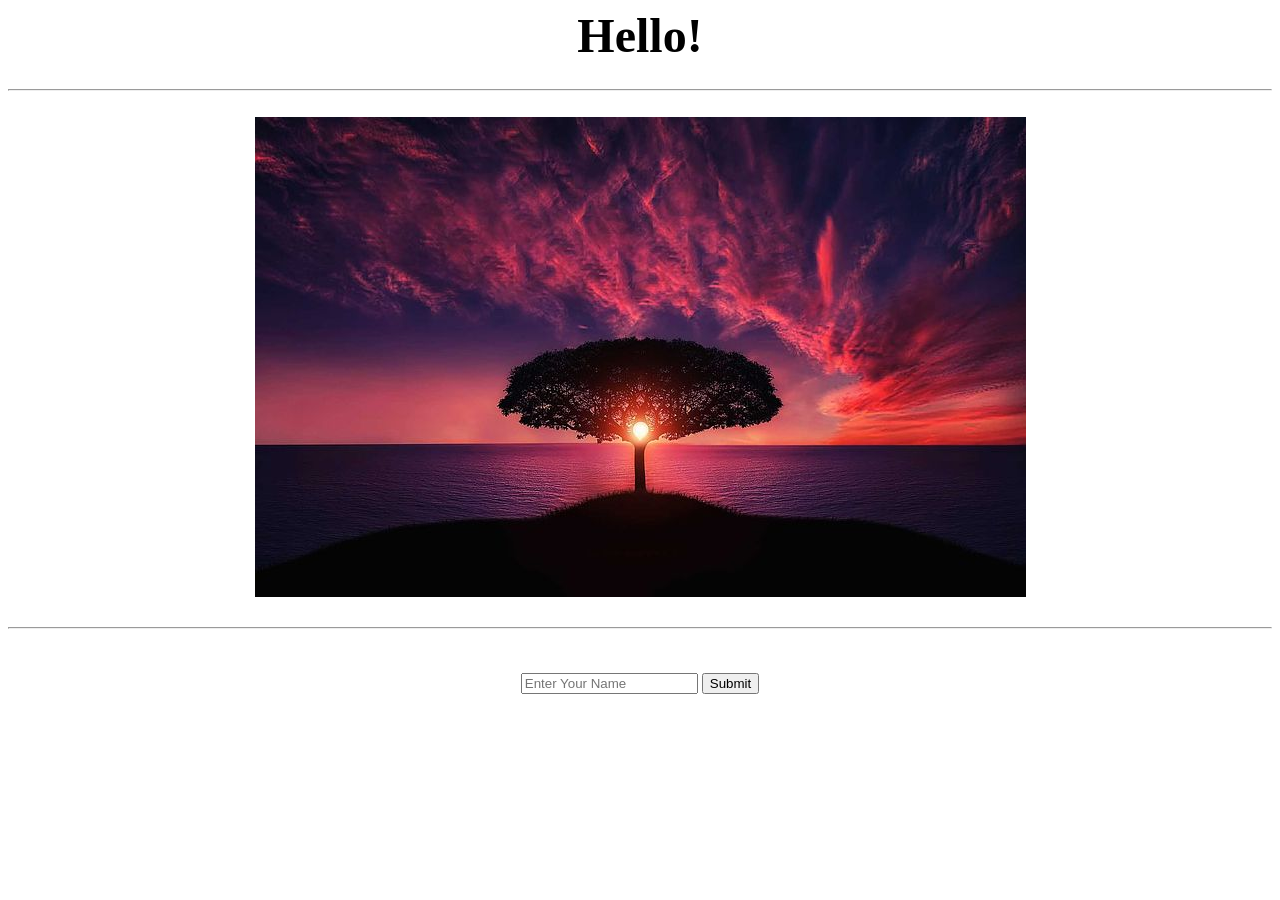
==== index.html @ 7e148218 "Update index.html" ====
<!DOCTYPE html>
<html lang="en">
  <head>
    <title>Aakarsh Shreshth</title>
  </head>

  <body>
    <center>
      <font face="Cascadia Code" size="72">
        <b>Hello!</b>
    </font>
    <br>
    <br>
    <hr>
    <br>
    <img src="./tree.jpg" alt="Tree">
    <br>
    <br>
    <hr>
    <br>
    <br>
      <form>
      <input type="text" placeholder="Enter Your Name">
      <a href="https://youtu.be/dQw4w9WgXcQ">
        <button type="button">Submit</button>
      </a>
    </form>
  </center>
  </body>
</html>
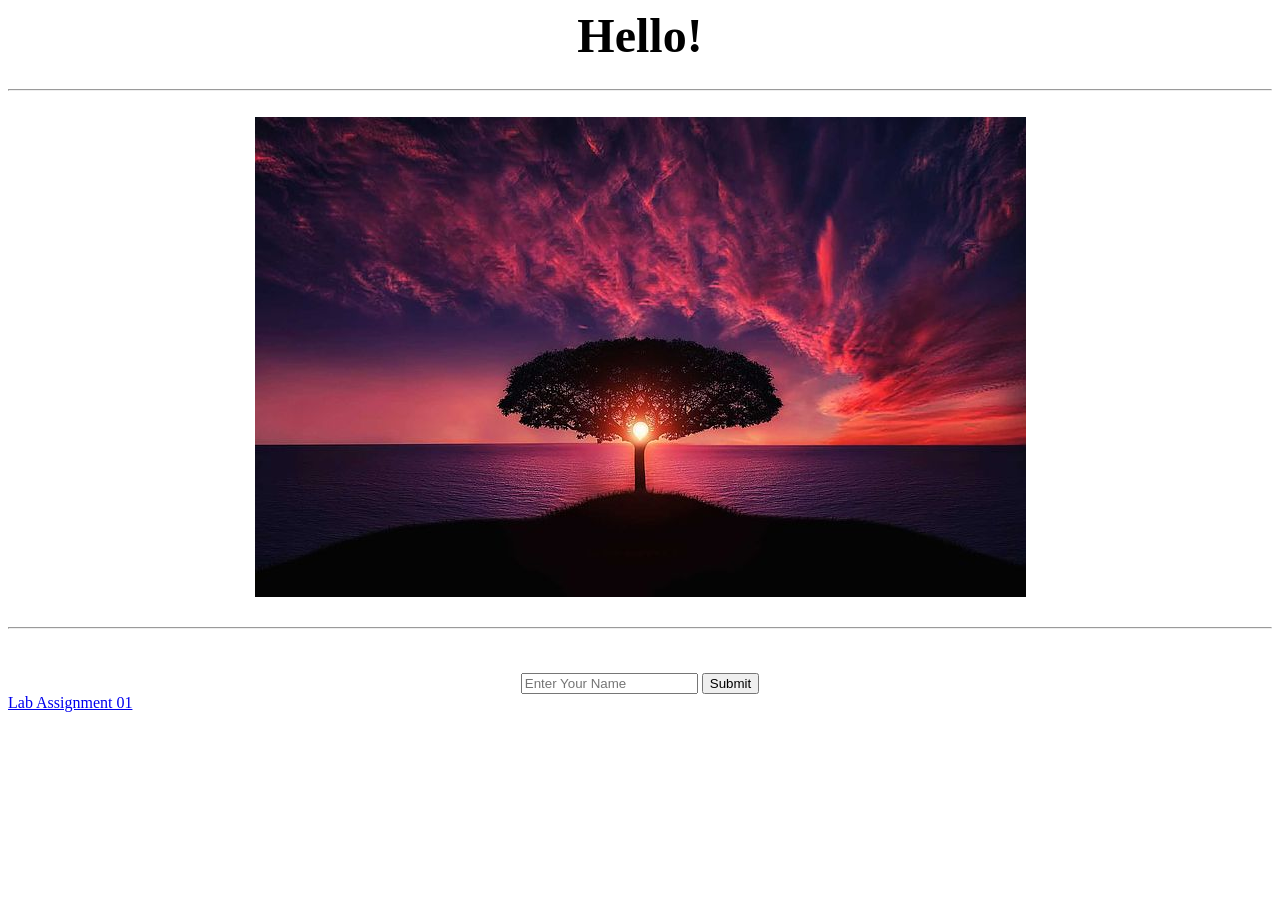
==== commit 9aa8b206: "Update index.html" ====
--- a/index.html
+++ b/index.html
@@ -21,10 +21,11 @@
     <br>
       <form>
       <input type="text" placeholder="Enter Your Name">
-      <a href="https://youtu.be/dQw4w9WgXcQ">
+      <a href="https://youtu.be/BBJa32lCaaY">
         <button type="button">Submit</button>
       </a>
     </form>
   </center>
+    <a href="lab_assignment_01.html">Lab Assignment 01</a>
   </body>
 </html>
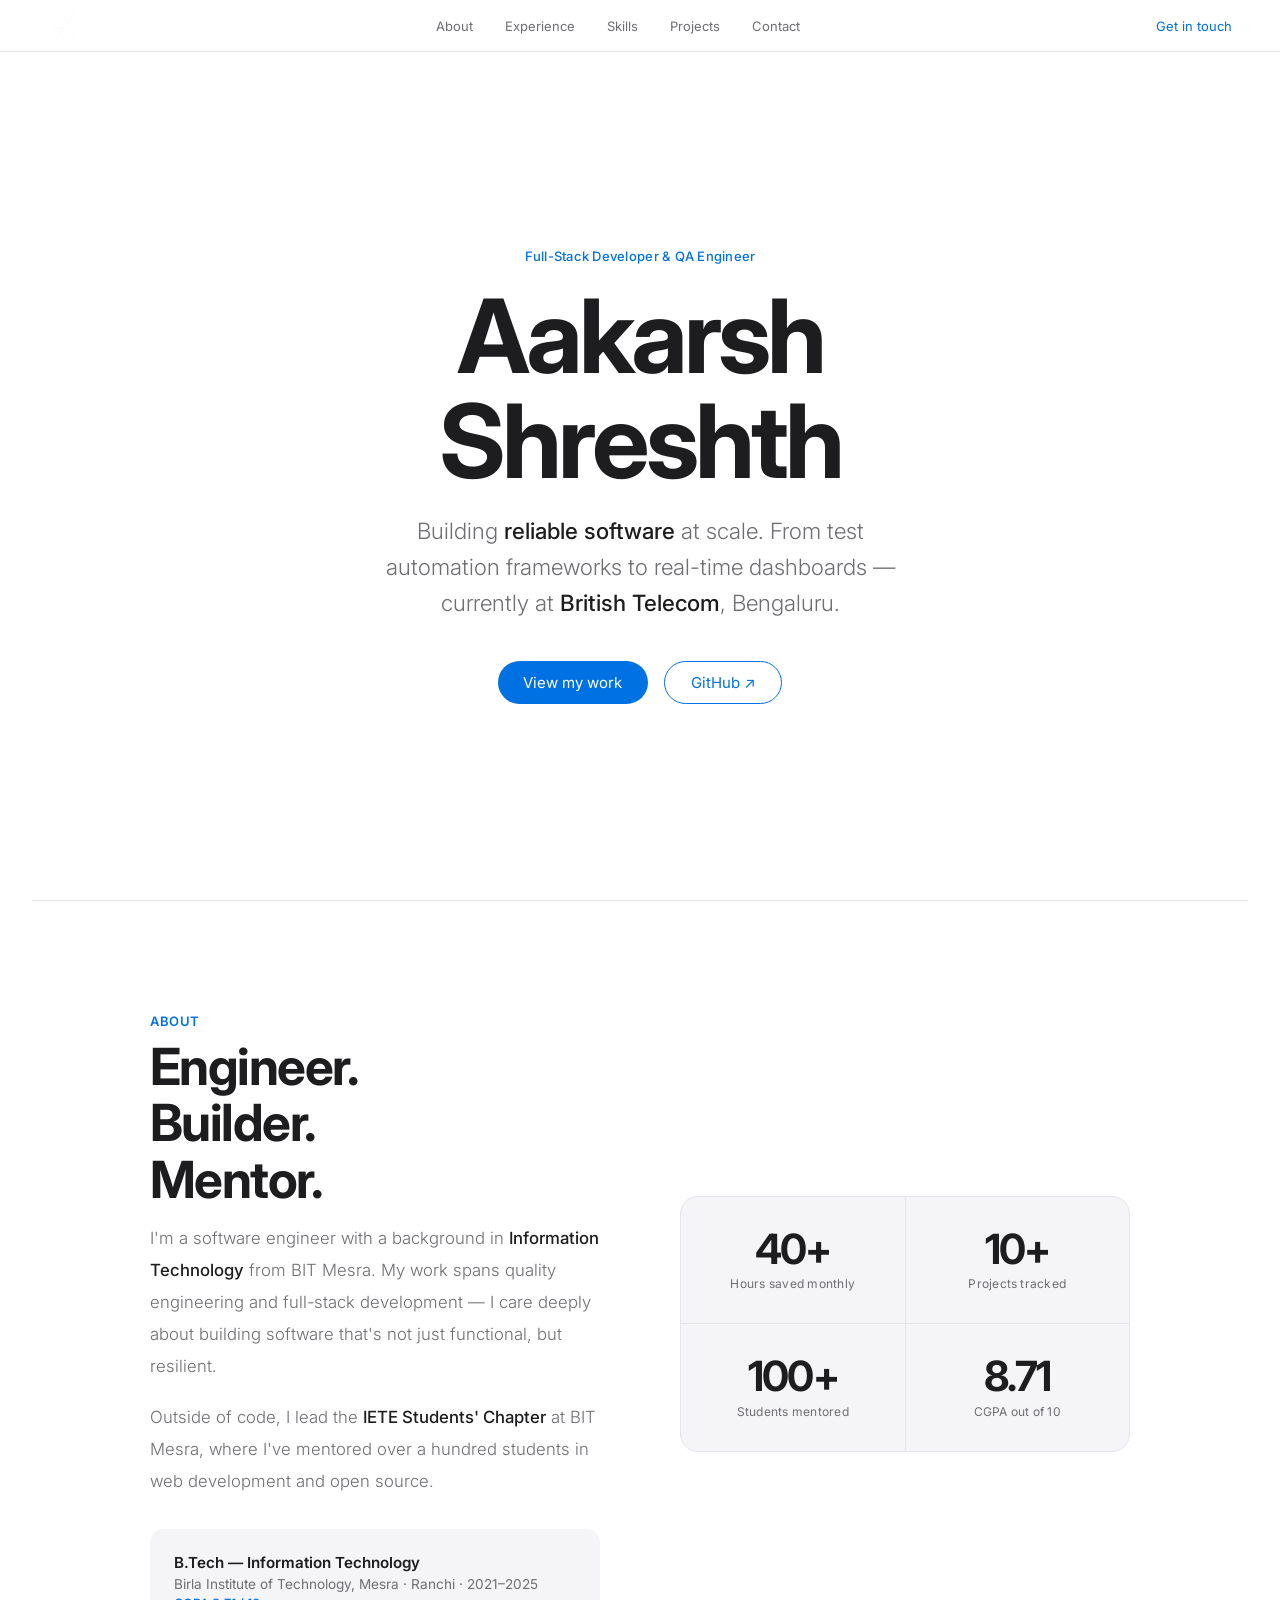
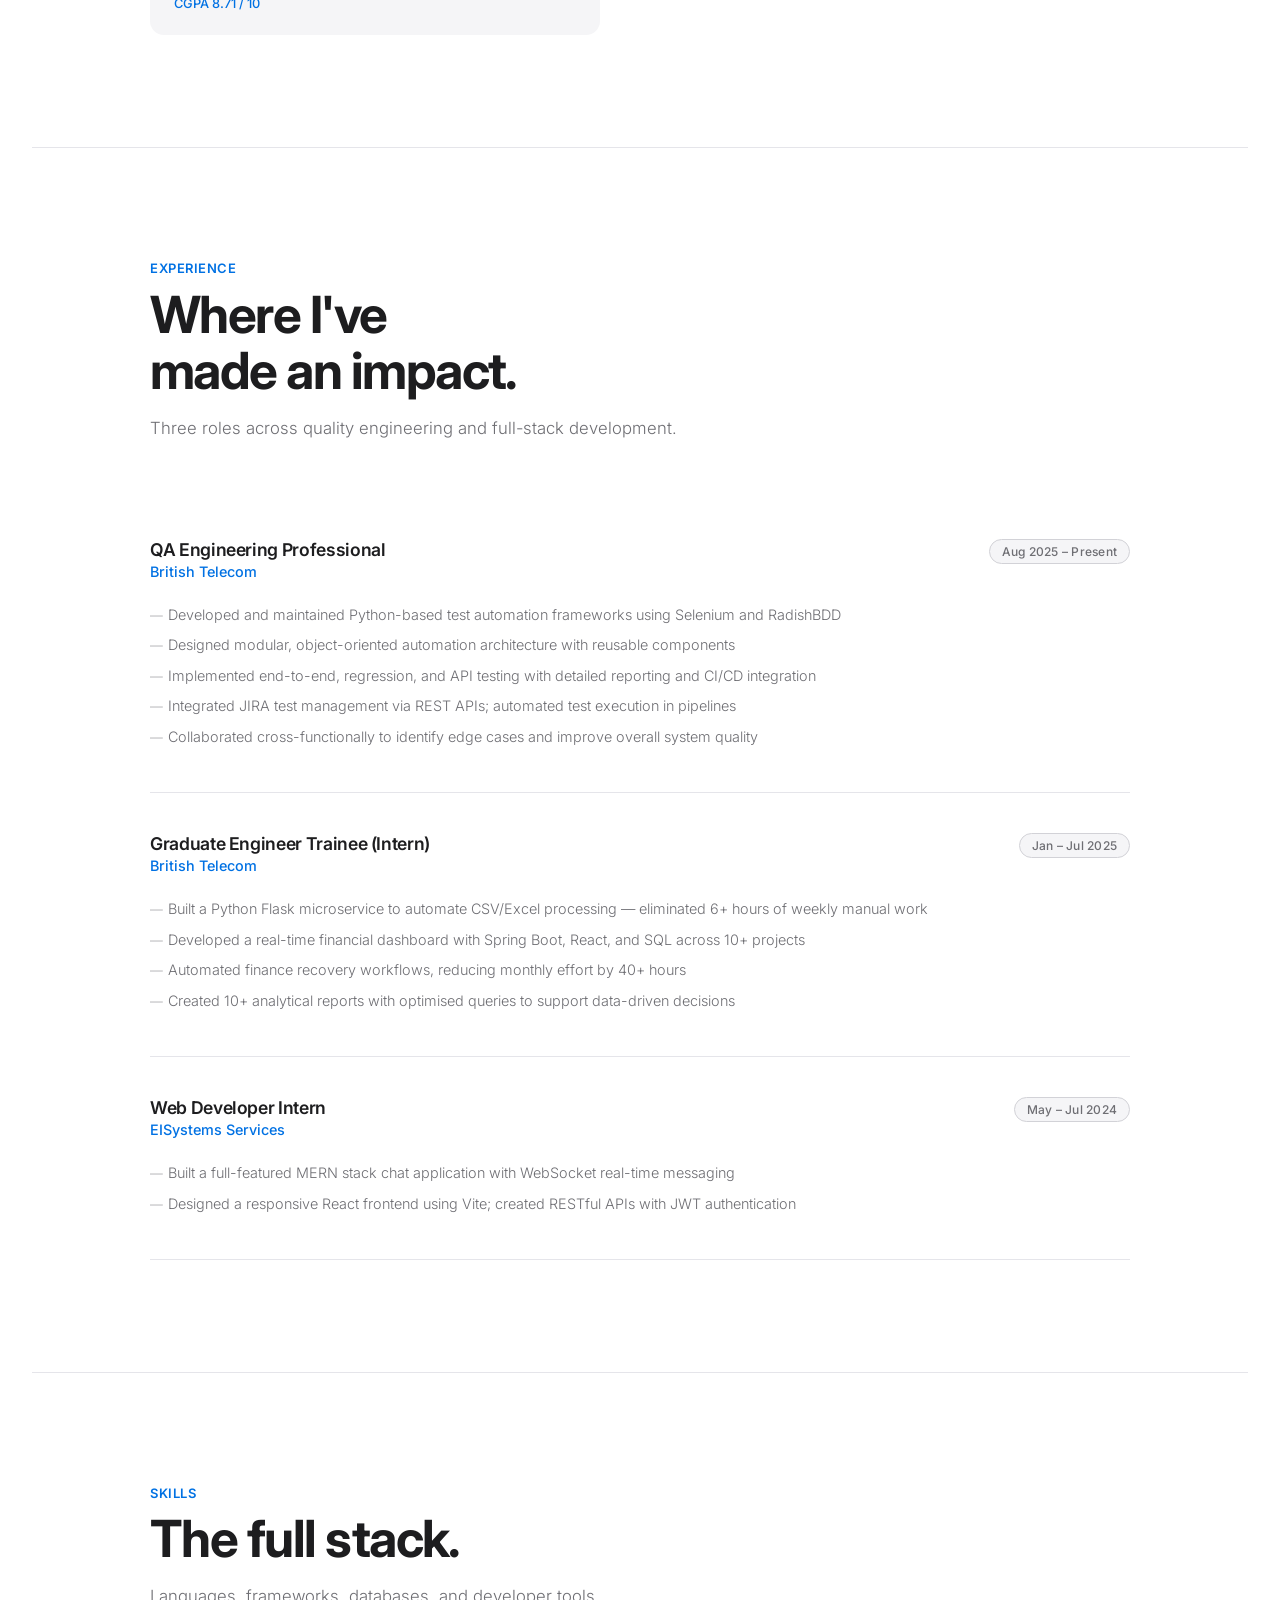
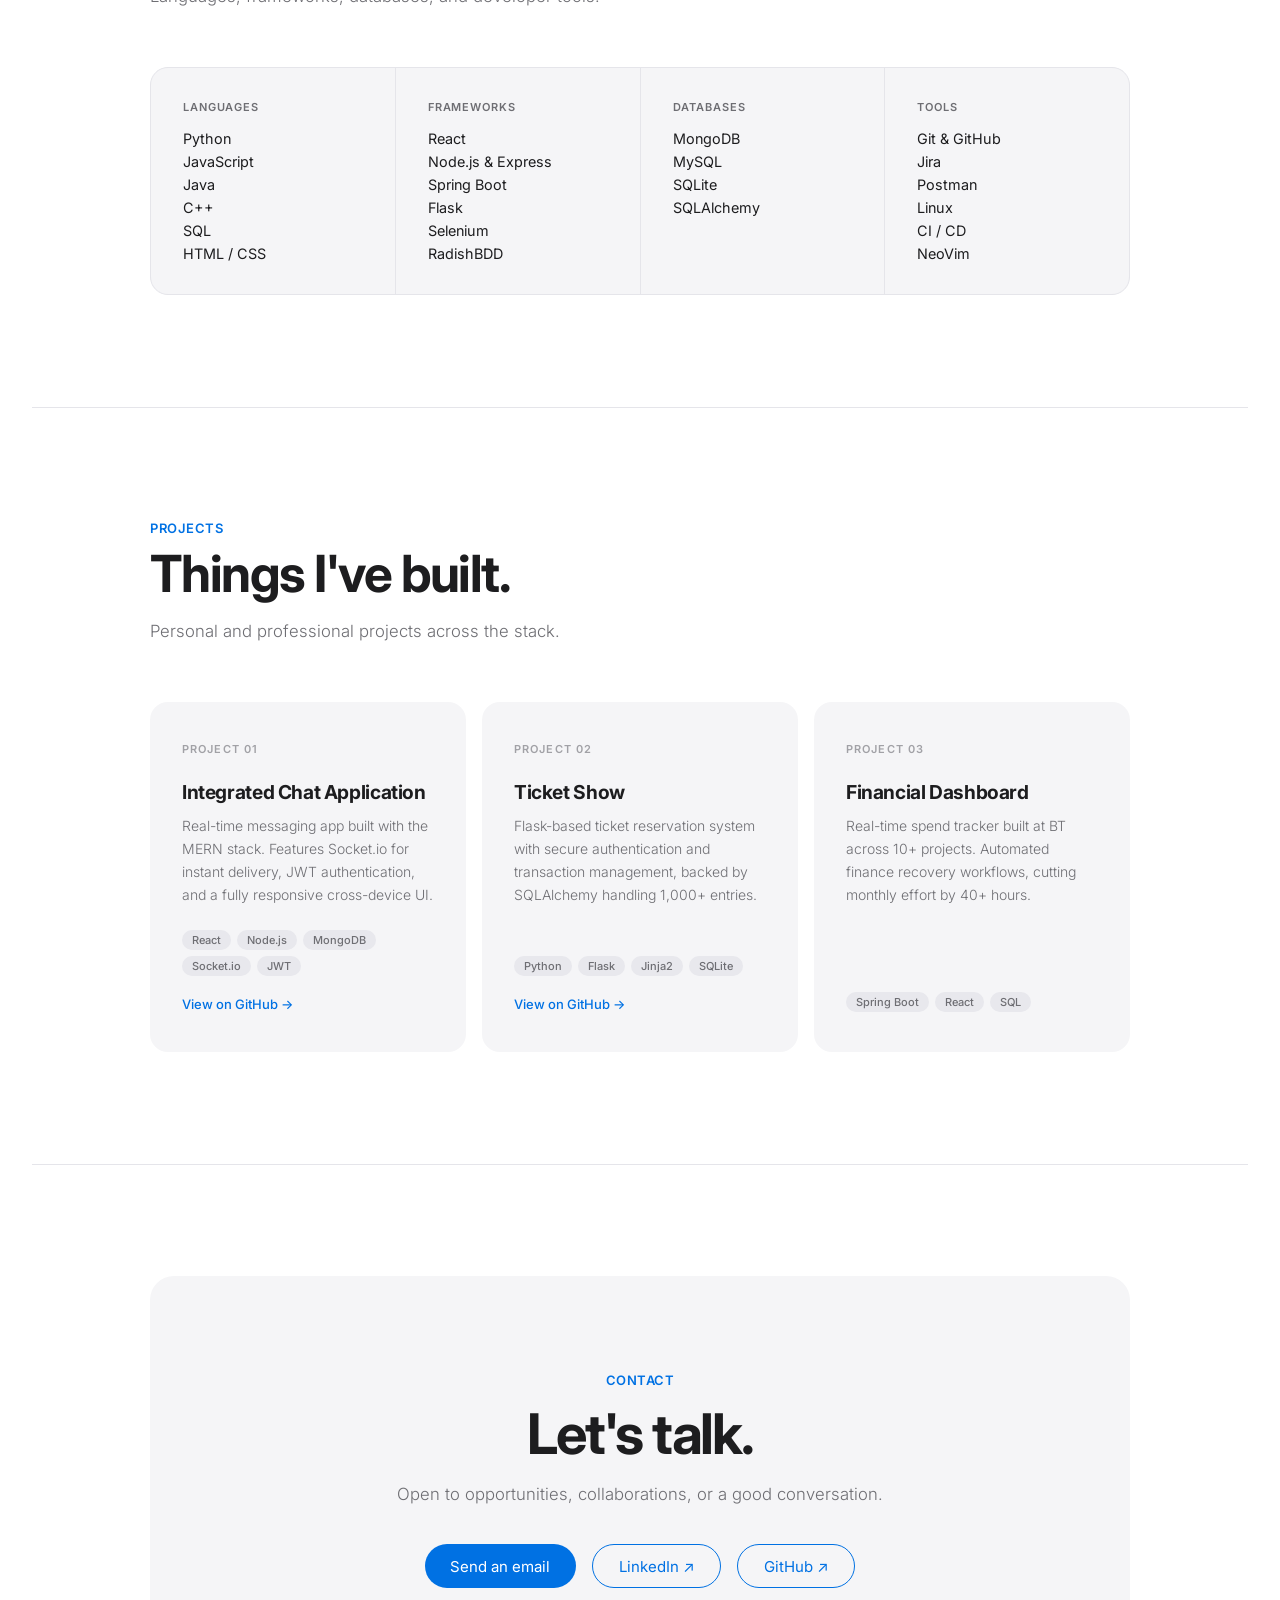
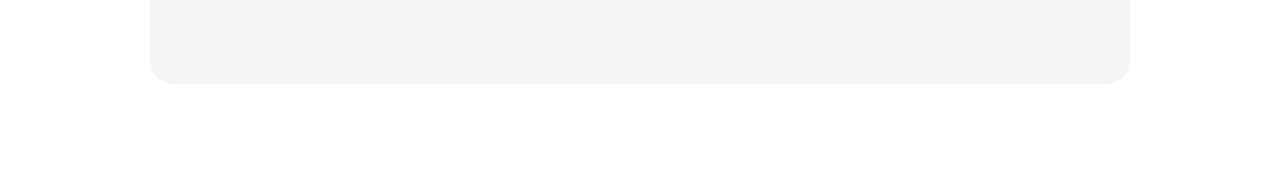
==== commit 0812dfac: "Update Portfolio" ====
--- a/index.html
+++ b/index.html
@@ -1,31 +1,233 @@
 <!DOCTYPE html>
 <html lang="en">
-  <head>
-    <title>Aakarsh Shreshth</title>
-  </head>
-
-  <body>
-    <center>
-      <font face="Cascadia Code" size="72">
-        <b>Hello!</b>
-    </font>
-    <br>
-    <br>
-    <hr>
-    <br>
-    <img src="./tree.jpg" alt="Tree">
-    <br>
-    <br>
-    <hr>
-    <br>
-    <br>
-      <form>
-      <input type="text" placeholder="Enter Your Name">
-      <a href="https://youtu.be/BBJa32lCaaY">
-        <button type="button">Submit</button>
+<head>
+<meta charset="UTF-8">
+<meta name="viewport" content="width=device-width, initial-scale=1.0">
+<title>Aakarsh Shreshth – QA Engineer & Developer</title>
+<meta name="description" content="Portfolio of Aakarsh Shreshth – QA Engineering Professional at British Telecom and full-stack developer.">
+<link rel="preconnect" href="https://fonts.googleapis.com">
+<link rel="preconnect" href="https://fonts.gstatic.com" crossorigin>
+<link href="https://fonts.googleapis.com/css2?family=Inter:wght@300;400;500;600;700&display=swap" rel="stylesheet">
+<link rel="stylesheet" href="style.css">
+</head>
+<body>
+
+<nav class="nav">
+  <!-- <span class="nav-logo">Aakarsh Shreshth</span> -->
+  <a href="" class="nav-logo">
+    <img src="./logo.png" alt="Aakarsh Shreshth" class="nav-logo-img" />
+  </a>
+  <ul class="nav-links">
+    <li><a href="#about">About</a></li>
+    <li><a href="#experience">Experience</a></li>
+    <li><a href="#skills">Skills</a></li>
+    <li><a href="#projects">Projects</a></li>
+    <li><a href="#contact">Contact</a></li>
+  </ul>
+  <a href="mailto:aakarshshreshth@gmail.com" class="nav-cta">Get in touch</a>
+</nav>
+
+<section class="hero" id="hero">
+  <p class="hero-eyebrow fi">Full-Stack Developer &amp; QA Engineer</p>
+  <h1 class="hero-name fi">Aakarsh<br>Shreshth</h1>
+  <p class="hero-sub fi">Building <strong>reliable software</strong> at scale. From test automation frameworks to real-time dashboards — currently at <strong>British Telecom</strong>, Bengaluru.</p>
+  <div class="hero-btns fi">
+    <a href="#experience" class="btn-blue">View my work</a>
+    <a href="https://github.com/AakarshShreshth" target="_blank" class="btn-outline">GitHub ↗</a>
+  </div>
+</section>
+
+<div class="divider"></div>
+
+<section id="about">
+  <div class="container">
+    <div class="about-grid">
+      <div class="fi">
+        <p class="eyebrow">About</p>
+        <h2 class="section-h">Engineer.<br>Builder.<br>Mentor.</h2>
+        <div class="about-text">
+          <p>I'm a software engineer with a background in <strong>Information Technology</strong> from BIT Mesra. My work spans quality engineering and full-stack development — I care deeply about building software that's not just functional, but resilient.</p>
+          <p>Outside of code, I lead the <strong>IETE Students' Chapter</strong> at BIT Mesra, where I've mentored over a hundred students in web development and open source.</p>
+        </div>
+        <div class="edu-block">
+          <div class="edu-deg">B.Tech — Information Technology</div>
+          <div class="edu-inst">Birla Institute of Technology, Mesra · Ranchi · 2021–2025</div>
+          <div class="edu-grade">CGPA 8.71 / 10</div>
+        </div>
+      </div>
+      <div class="fi fi-d1">
+        <div class="about-stats">
+          <div class="stat-item"><div class="stat-num">40+</div><div class="stat-label">Hours saved monthly</div></div>
+          <div class="stat-item"><div class="stat-num">10+</div><div class="stat-label">Projects tracked</div></div>
+          <div class="stat-item"><div class="stat-num">100+</div><div class="stat-label">Students mentored</div></div>
+          <div class="stat-item"><div class="stat-num">8.71</div><div class="stat-label">CGPA out of 10</div></div>
+        </div>
+      </div>
+    </div>
+  </div>
+</section>
+
+<div class="divider"></div>
+
+<section id="experience">
+  <div class="container">
+    <p class="eyebrow fi">Experience</p>
+    <h2 class="section-h fi">Where I've<br>made an impact.</h2>
+    <p class="section-sub fi">Three roles across quality engineering and full-stack development.</p>
+    <div class="exp-item fi">
+      <div class="exp-top">
+        <div><div class="exp-role">QA Engineering Professional</div><div class="exp-company">British Telecom</div></div>
+        <span class="exp-date">Aug 2025 – Present</span>
+      </div>
+      <ul class="exp-bullets">
+        <li>Developed and maintained Python-based test automation frameworks using Selenium and RadishBDD</li>
+        <li>Designed modular, object-oriented automation architecture with reusable components</li>
+        <li>Implemented end-to-end, regression, and API testing with detailed reporting and CI/CD integration</li>
+        <li>Integrated JIRA test management via REST APIs; automated test execution in pipelines</li>
+        <li>Collaborated cross-functionally to identify edge cases and improve overall system quality</li>
+      </ul>
+    </div>
+    <div class="exp-item fi fi-d1">
+      <div class="exp-top">
+        <div><div class="exp-role">Graduate Engineer Trainee (Intern)</div><div class="exp-company">British Telecom</div></div>
+        <span class="exp-date">Jan – Jul 2025</span>
+      </div>
+      <ul class="exp-bullets">
+        <li>Built a Python Flask microservice to automate CSV/Excel processing — eliminated 6+ hours of weekly manual work</li>
+        <li>Developed a real-time financial dashboard with Spring Boot, React, and SQL across 10+ projects</li>
+        <li>Automated finance recovery workflows, reducing monthly effort by 40+ hours</li>
+        <li>Created 10+ analytical reports with optimised queries to support data-driven decisions</li>
+      </ul>
+    </div>
+    <div class="exp-item fi fi-d2">
+      <div class="exp-top">
+        <div><div class="exp-role">Web Developer Intern</div><div class="exp-company">EISystems Services</div></div>
+        <span class="exp-date">May – Jul 2024</span>
+      </div>
+      <ul class="exp-bullets">
+        <li>Built a full-featured MERN stack chat application with WebSocket real-time messaging</li>
+        <li>Designed a responsive React frontend using Vite; created RESTful APIs with JWT authentication</li>
+      </ul>
+    </div>
+  </div>
+</section>
+
+<div class="divider"></div>
+
+<section id="skills">
+  <div class="container">
+    <p class="eyebrow fi">Skills</p>
+    <h2 class="section-h fi">The full stack.</h2>
+    <p class="section-sub fi">Languages, frameworks, databases, and developer tools.</p>
+    <div class="skills-row fi">
+      <div class="skill-cell">
+        <div class="skill-cat">Languages</div>
+        <div class="skill-list">
+          <span class="skill-item">Python</span><span class="skill-item">JavaScript</span>
+          <span class="skill-item">Java</span><span class="skill-item">C++</span>
+          <span class="skill-item">SQL</span><span class="skill-item">HTML / CSS</span>
+        </div>
+      </div>
+      <div class="skill-cell">
+        <div class="skill-cat">Frameworks</div>
+        <div class="skill-list">
+          <span class="skill-item">React</span><span class="skill-item">Node.js &amp; Express</span>
+          <span class="skill-item">Spring Boot</span><span class="skill-item">Flask</span>
+          <span class="skill-item">Selenium</span><span class="skill-item">RadishBDD</span>
+        </div>
+      </div>
+      <div class="skill-cell">
+        <div class="skill-cat">Databases</div>
+        <div class="skill-list">
+          <span class="skill-item">MongoDB</span><span class="skill-item">MySQL</span>
+          <span class="skill-item">SQLite</span><span class="skill-item">SQLAlchemy</span>
+        </div>
+      </div>
+      <div class="skill-cell">
+        <div class="skill-cat">Tools</div>
+        <div class="skill-list">
+          <span class="skill-item">Git &amp; GitHub</span><span class="skill-item">Jira</span>
+          <span class="skill-item">Postman</span><span class="skill-item">Linux</span>
+          <span class="skill-item">CI / CD</span><span class="skill-item">NeoVim</span>
+        </div>
+      </div>
+    </div>
+  </div>
+</section>
+
+<div class="divider"></div>
+
+<section id="projects">
+  <div class="container">
+    <p class="eyebrow fi">Projects</p>
+    <h2 class="section-h fi">Things I've built.</h2>
+    <p class="section-sub fi">Personal and professional projects across the stack.</p>
+    <div class="projects-grid">
+      <a href="https://github.com/AakarshShreshth" target="_blank" class="proj-card fi">
+        <div class="proj-num">PROJECT 01</div>
+        <div class="proj-name">Integrated Chat Application</div>
+        <p class="proj-desc">Real-time messaging app built with the MERN stack. Features Socket.io for instant delivery, JWT authentication, and a fully responsive cross-device UI.</p>
+        <div class="proj-stack">
+          <span class="proj-tag">React</span><span class="proj-tag">Node.js</span><span class="proj-tag">MongoDB</span><span class="proj-tag">Socket.io</span><span class="proj-tag">JWT</span>
+        </div>
+        <div class="proj-link">View on GitHub →</div>
       </a>
-    </form>
-  </center>
-    <a href="lab_assignment_01.html">Lab Assignment 01</a>
-  </body>
+      <a href="https://github.com/AakarshShreshth" target="_blank" class="proj-card fi fi-d1">
+        <div class="proj-num">PROJECT 02</div>
+        <div class="proj-name">Ticket Show</div>
+        <p class="proj-desc">Flask-based ticket reservation system with secure authentication and transaction management, backed by SQLAlchemy handling 1,000+ entries.</p>
+        <div class="proj-stack">
+          <span class="proj-tag">Python</span><span class="proj-tag">Flask</span><span class="proj-tag">Jinja2</span><span class="proj-tag">SQLite</span>
+        </div>
+        <div class="proj-link">View on GitHub →</div>
+      </a>
+      <div class="proj-card fi fi-d2">
+        <div class="proj-num">PROJECT 03</div>
+        <div class="proj-name">Financial Dashboard</div>
+        <p class="proj-desc">Real-time spend tracker built at BT across 10+ projects. Automated finance recovery workflows, cutting monthly effort by 40+ hours.</p>
+        <div class="proj-stack">
+          <span class="proj-tag">Spring Boot</span><span class="proj-tag">React</span><span class="proj-tag">SQL</span>
+        </div>
+      </div>
+    </div>
+  </div>
+</section>
+
+<div class="divider"></div>
+
+<section id="contact">
+  <div class="container">
+    <div class="contact-block fi">
+      <p class="eyebrow" style="margin-bottom:0.75rem">Contact</p>
+      <h2 class="contact-h">Let's talk.</h2>
+      <p class="contact-p">Open to opportunities, collaborations, or a good conversation.</p>
+      <div class="contact-btns">
+        <a href="mailto:aakarshshreshth@gmail.com" class="btn-blue">Send an email</a>
+        <a href="https://linkedin.com/in/aakarshshreshth" target="_blank" class="btn-outline">LinkedIn ↗</a>
+        <a href="https://github.com/AakarshShreshth" target="_blank" class="btn-outline">GitHub ↗</a>
+      </div>
+      <!-- <div class="contact-links-row">
+        <a href="https://github.com/AakarshShreshth" target="_blank">GitHub</a>
+        <a href="tel:+918987620168">+91 898 762 0168</a>
+      </div> -->
+    </div>
+  </div>
+</section>
+
+<!-- <footer>
+  <span class="footer-text">Copyright © 2025 Aakarsh Shreshth. All rights reserved.</span>
+  <div class="footer-links">
+    <a href="https://github.com/AakarshShreshth" target="_blank">GitHub</a>
+    <a href="https://linkedin.com/in/aakarshshreshth" target="_blank">LinkedIn</a>
+    <a href="mailto:aakarshshreshth@gmail.com">Mail</a>
+  </div>
+</footer> -->
+
+<script>
+const io=new IntersectionObserver(entries=>{
+  entries.forEach(e=>{if(e.isIntersecting){e.target.classList.add('on');io.unobserve(e.target)}});
+},{threshold:0.08});
+document.querySelectorAll('.fi').forEach(el=>io.observe(el));
+</script>
+</body>
 </html>
--- a/style.css
+++ b/style.css
@@ -0,0 +1,128 @@
+*,*::before,*::after{box-sizing:border-box;margin:0;padding:0}
+:root{
+  --bg:#ffffff;--bg2:#f5f5f7;--bg3:#e8e8ed;
+  --text:#1d1d1f;--text2:#6e6e73;--text3:#a1a1a6;
+  --blue:#0071e3;--blue-hover:#0077ed;
+  --border:#d2d2d7;--border-light:#e5e5ea;
+  --ff:'Inter',system-ui,-apple-system,BlinkMacSystemFont,'Segoe UI',sans-serif;
+}
+@media(prefers-color-scheme:dark){
+  :root{
+    --bg:#000000;--bg2:#1c1c1e;--bg3:#2c2c2e;
+    --text:#f5f5f7;--text2:#a1a1a6;--text3:#636366;
+    --border:#38383a;--border-light:#2c2c2e;
+    --blue:#2997ff;--blue-hover:#409cff;
+  }
+}
+html{scroll-behavior:smooth}
+body{font-family:var(--ff);background:var(--bg);color:var(--text);-webkit-font-smoothing:antialiased;overflow-x:hidden}
+
+.nav{
+  position:sticky;top:0;z-index:100;
+  background:rgba(255,255,255,0.8);
+  backdrop-filter:saturate(180%) blur(20px);
+  -webkit-backdrop-filter:saturate(180%) blur(20px);
+  border-bottom:0.5px solid var(--border-light);
+  display:flex;align-items:center;justify-content:space-between;
+  padding:0 3rem;height:52px;
+}
+@media(prefers-color-scheme:dark){.nav{background:rgba(0,0,0,0.8)}}
+/* .nav-logo{font-size:21px;font-weight:600;color:var(--text);letter-spacing:-0.5px} */
+.nav-logo{display:flex;align-items:center;text-decoration:none}
+.nav-logo-img{height:32px;width:auto;display:block;filter:invert(0)}
+.nav-links{display:flex;gap:0;list-style:none}
+.nav-links a{font-size:13px;color:var(--text2);text-decoration:none;padding:0 1rem;line-height:52px;transition:color 0.15s}
+.nav-links a:hover{color:var(--text)}
+.nav-cta{font-size:13px;color:var(--blue);text-decoration:none;font-weight:400;transition:color 0.15s}
+.nav-cta:hover{color:var(--blue-hover);text-decoration:underline}
+
+.hero{
+  min-height:calc(100vh - 52px);
+  display:flex;flex-direction:column;align-items:center;justify-content:center;
+  text-align:center;padding:6rem 2rem;background:var(--bg);
+}
+.hero-eyebrow{font-size:13px;font-weight:500;color:var(--blue);letter-spacing:0.02em;margin-bottom:1.25rem}
+.hero-name{font-size:clamp(3rem,8vw,6.5rem);font-weight:700;letter-spacing:-0.04em;line-height:1.02;color:var(--text);margin-bottom:1.25rem}
+.hero-sub{font-size:clamp(1.1rem,2.5vw,1.4rem);font-weight:300;color:var(--text2);max-width:560px;line-height:1.6;margin-bottom:2.5rem}
+.hero-sub strong{color:var(--text);font-weight:500}
+.hero-btns{display:flex;gap:1rem;justify-content:center;flex-wrap:wrap}
+.btn-blue{display:inline-flex;align-items:center;gap:6px;background:var(--blue);color:#fff;font-size:15px;font-weight:400;padding:0.7rem 1.6rem;border-radius:980px;text-decoration:none;transition:background 0.15s;border:none;cursor:pointer}
+.btn-blue:hover{background:var(--blue-hover)}
+.btn-outline{display:inline-flex;align-items:center;gap:6px;background:transparent;color:var(--blue);font-size:15px;font-weight:400;padding:0.7rem 1.6rem;border-radius:980px;text-decoration:none;transition:all 0.15s;border:0.5px solid var(--blue)}
+.btn-outline:hover{background:var(--blue);color:#fff}
+
+section{padding:7rem 2rem}
+.container{max-width:980px;margin:0 auto}
+.eyebrow{font-size:13px;font-weight:600;color:var(--blue);letter-spacing:0.04em;margin-bottom:0.6rem;text-transform:uppercase}
+.section-h{font-size:clamp(2rem,4.5vw,3.2rem);font-weight:700;letter-spacing:-0.03em;line-height:1.1;color:var(--text);margin-bottom:1rem}
+.section-sub{font-size:1.05rem;font-weight:300;color:var(--text2);line-height:1.7;max-width:600px;margin-bottom:3.5rem}
+.divider{height:0.5px;background:var(--border-light);margin:0 2rem}
+
+.about-grid{display:grid;grid-template-columns:1fr 1fr;gap:5rem;align-items:center}
+.about-text{font-size:1.05rem;color:var(--text2);line-height:1.9;font-weight:300}
+.about-text p+p{margin-top:1.2rem}
+.about-text strong{color:var(--text);font-weight:500}
+.about-stats{display:grid;grid-template-columns:1fr 1fr;gap:1px;background:var(--border-light);border:0.5px solid var(--border-light);border-radius:18px;overflow:hidden}
+.stat-item{background:var(--bg2);padding:2rem 1.5rem;text-align:center}
+.stat-num{font-size:2.6rem;font-weight:700;letter-spacing:-0.04em;color:var(--text);line-height:1}
+.stat-label{font-size:12px;color:var(--text2);margin-top:0.4rem;letter-spacing:0.02em}
+.edu-block{margin-top:2rem;padding:1.5rem;background:var(--bg2);border-radius:14px}
+.edu-deg{font-size:0.95rem;font-weight:600;color:var(--text)}
+.edu-inst{font-size:0.85rem;color:var(--text2);margin-top:4px}
+.edu-grade{font-size:0.8rem;color:var(--blue);margin-top:4px;font-weight:500}
+
+.exp-item{padding:2.5rem 0;border-bottom:0.5px solid var(--border-light)}
+.exp-item:first-child{border-top:0.5px solid var(--border-light)}
+.exp-top{display:grid;grid-template-columns:1fr auto;gap:1rem;align-items:start;margin-bottom:1.25rem}
+.exp-role{font-size:1.1rem;font-weight:600;color:var(--text);letter-spacing:-0.02em}
+.exp-company{font-size:0.9rem;color:var(--blue);margin-top:3px;font-weight:500}
+.exp-date{font-size:12px;color:var(--text2);background:var(--bg2);padding:4px 12px;border-radius:980px;white-space:nowrap;letter-spacing:0.02em;font-weight:500;border:0.5px solid var(--border)}
+.exp-bullets{list-style:none}
+.exp-bullets li{font-size:0.9rem;color:var(--text2);line-height:1.7;padding:3px 0 3px 1.1rem;position:relative;font-weight:300}
+.exp-bullets li::before{content:'—';position:absolute;left:0;color:var(--text3);font-size:0.8rem;top:5px}
+
+.skills-row{display:grid;grid-template-columns:repeat(auto-fit,minmax(220px,1fr));gap:1px;background:var(--border-light);border:0.5px solid var(--border-light);border-radius:18px;overflow:hidden}
+.skill-cell{background:var(--bg2);padding:2rem}
+.skill-cat{font-size:11px;font-weight:600;letter-spacing:0.08em;color:var(--text2);text-transform:uppercase;margin-bottom:1rem}
+.skill-list{display:flex;flex-direction:column;gap:6px}
+.skill-item{font-size:0.9rem;color:var(--text);font-weight:400}
+
+.projects-grid{display:grid;grid-template-columns:repeat(auto-fit,minmax(280px,1fr));gap:1rem}
+.proj-card{background:var(--bg2);border-radius:18px;padding:2.5rem 2rem;display:flex;flex-direction:column;text-decoration:none;color:inherit;transition:transform 0.2s ease,background 0.15s}
+.proj-card:hover{transform:scale(1.015);background:var(--bg3)}
+.proj-num{font-size:11px;font-weight:600;letter-spacing:0.1em;color:var(--text3);margin-bottom:1.5rem}
+.proj-name{font-size:1.2rem;font-weight:700;color:var(--text);letter-spacing:-0.02em;margin-bottom:0.6rem}
+.proj-desc{font-size:0.875rem;color:var(--text2);line-height:1.65;font-weight:300;flex:1}
+.proj-stack{display:flex;flex-wrap:wrap;gap:6px;margin-top:1.5rem}
+.proj-tag{font-size:11px;font-weight:500;color:var(--text2);background:var(--bg3);border-radius:980px;padding:3px 10px}
+@media(prefers-color-scheme:dark){.proj-tag{background:var(--bg)}}
+.proj-link{display:inline-flex;align-items:center;gap:4px;font-size:13px;color:var(--blue);margin-top:1.25rem;font-weight:500;text-decoration:none;transition:gap 0.15s}
+.proj-card:hover .proj-link{gap:7px}
+
+.contact-block{text-align:center;background:var(--bg2);border-radius:24px;padding:6rem 2rem}
+.contact-h{font-size:clamp(2.5rem,5vw,3.5rem);font-weight:700;letter-spacing:-0.04em;color:var(--text);margin-bottom:1rem}
+.contact-p{font-size:1.05rem;color:var(--text2);margin-bottom:2.5rem;font-weight:300}
+.contact-btns{display:flex;gap:1rem;justify-content:center;flex-wrap:wrap}
+.contact-links-row{display:flex;gap:2rem;justify-content:center;margin-top:1.5rem;flex-wrap:wrap}
+.contact-links-row a{font-size:13px;color:var(--blue);text-decoration:none;font-weight:500}
+.contact-links-row a:hover{text-decoration:underline}
+
+footer{border-top:0.5px solid var(--border-light);padding:1.5rem 3rem;display:flex;justify-content:space-between;align-items:center;flex-wrap:wrap;gap:1rem}
+.footer-text{font-size:12px;color:var(--text3)}
+.footer-links{display:flex;gap:1.5rem}
+.footer-links a{font-size:12px;color:var(--text3);text-decoration:none;transition:color 0.15s}
+.footer-links a:hover{color:var(--text2)}
+
+.fi{opacity:0;transform:translateY(20px);transition:opacity 0.7s ease,transform 0.7s ease}
+.fi.on{opacity:1;transform:translateY(0)}
+.fi-d1{transition-delay:0.07s}.fi-d2{transition-delay:0.14s}
+
+@media(max-width:700px){
+  .nav{padding:0 1.2rem}.nav-links{display:none}
+  .hero{padding:4rem 1.5rem}
+  section{padding:5rem 1.5rem}
+  .about-grid{grid-template-columns:1fr}
+  .exp-top{grid-template-columns:1fr;gap:0.5rem}
+  .divider{margin:0 1.5rem}
+  footer{padding:1.2rem 1.5rem}
+}
